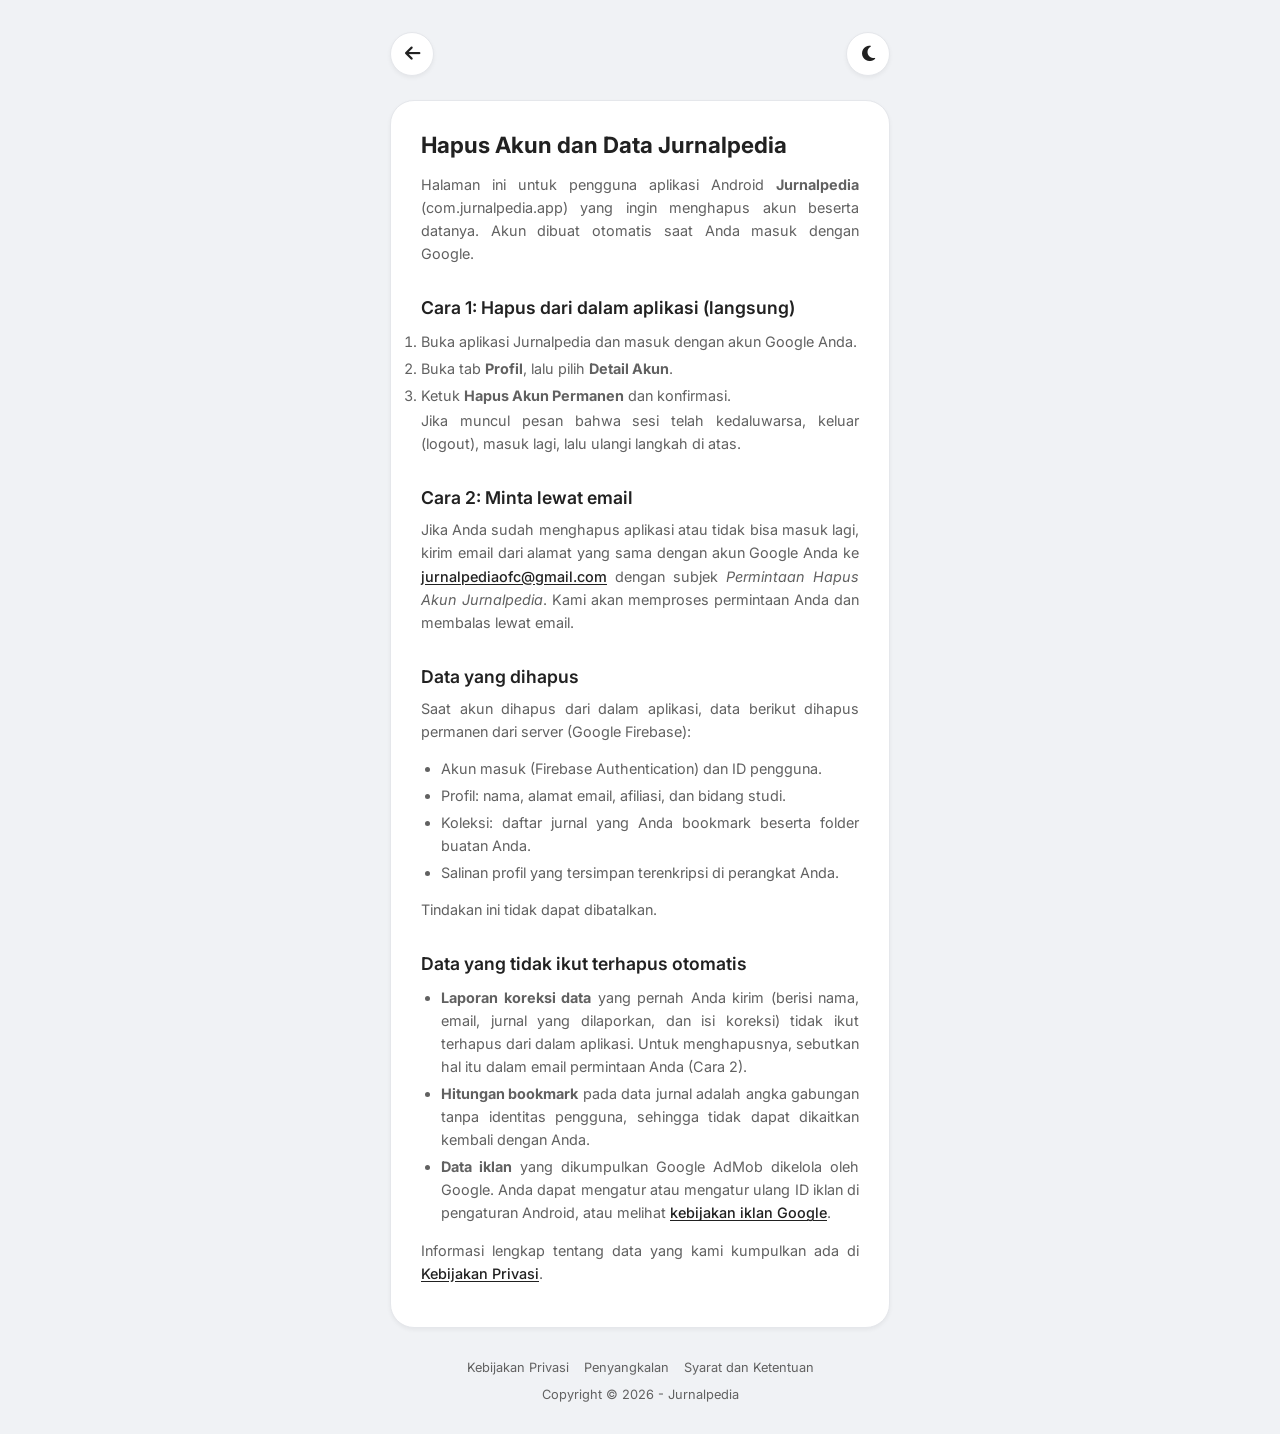
==== delete-account/index.html @ 2b1e32e3 "update: add delete account page and update privacy policy with app data details" ====
<!DOCTYPE html>
<html lang="id" data-theme="light">
<head>
    <meta charset="UTF-8">
    <meta name="viewport" content="width=device-width, initial-scale=1.0">

    <title>Hapus Akun dan Data - Jurnalpedia</title>
    <meta name="description" content="Cara menghapus akun dan data pengguna aplikasi Jurnalpedia (com.jurnalpedia.app), baik dari dalam aplikasi maupun lewat permintaan email.">
    <link rel="canonical" href="https://bio.jurnalpedia.my.id/delete-account/" />

    <link rel="icon" href="/assets/favicon.ico" sizes="any">
    <link rel="icon" type="image/png" sizes="32x32" href="/assets/favicon-32.png">
    <link rel="apple-touch-icon" href="/assets/apple-touch-icon.png">
    <meta name="theme-color" content="#000000">

    <meta property="og:title" content="Hapus Akun dan Data - Jurnalpedia">
    <meta property="og:description" content="Cara menghapus akun dan data pengguna aplikasi Jurnalpedia, baik dari dalam aplikasi maupun lewat permintaan email.">
    <meta property="og:image" content="https://bio.jurnalpedia.my.id/assets/favicon.png">
    <meta property="og:url" content="https://bio.jurnalpedia.my.id/delete-account/">
    <meta property="og:type" content="website">

    <meta name="twitter:card" content="summary">
    <meta name="twitter:title" content="Hapus Akun dan Data - Jurnalpedia">
    <meta name="twitter:description" content="Cara menghapus akun dan data pengguna aplikasi Jurnalpedia, baik dari dalam aplikasi maupun lewat permintaan email.">
    <meta name="twitter:image" content="https://bio.jurnalpedia.my.id/assets/favicon.png">

    <link href="https://fonts.googleapis.com/css2?family=Inter:wght@400;500;600;700&display=swap" rel="stylesheet">
    <link rel="stylesheet" href="https://cdnjs.cloudflare.com/ajax/libs/font-awesome/6.4.0/css/all.min.css">

    <link rel="stylesheet" href="../assets/style.css">
</head>
<body>

    <div class="container">

        <div class="top-actions">
            <div class="left-actions">
                <a href="/" class="icon-btn" aria-label="Kembali ke Beranda"><i class="fa-solid fa-arrow-left"></i></a>
            </div>
            <button class="icon-btn" id="themeToggle" aria-label="Toggle Dark Mode">
                <i class="fa-solid fa-moon"></i>
            </button>
        </div>

        <div class="bento-grid">
            <div class="bento-card text-content-card span-2">
                <h1>Hapus Akun dan Data Jurnalpedia</h1>

                <p>Halaman ini untuk pengguna aplikasi Android <strong>Jurnalpedia</strong> (<code>com.jurnalpedia.app</code>) yang ingin menghapus akun beserta datanya. Akun dibuat otomatis saat Anda masuk dengan Google.</p>

                <h2>Cara 1: Hapus dari dalam aplikasi (langsung)</h2>
                <ol>
                    <li>Buka aplikasi Jurnalpedia dan masuk dengan akun Google Anda.</li>
                    <li>Buka tab <strong>Profil</strong>, lalu pilih <strong>Detail Akun</strong>.</li>
                    <li>Ketuk <strong>Hapus Akun Permanen</strong> dan konfirmasi.</li>
                </ol>
                <p>Jika muncul pesan bahwa sesi telah kedaluwarsa, keluar (logout), masuk lagi, lalu ulangi langkah di atas.</p>

                <h2>Cara 2: Minta lewat email</h2>
                <p>Jika Anda sudah menghapus aplikasi atau tidak bisa masuk lagi, kirim email dari alamat yang sama dengan akun Google Anda ke <a href="mailto:jurnalpediaofc@gmail.com?subject=Permintaan%20Hapus%20Akun%20Jurnalpedia" style="color: var(--accent-color); font-weight: 500;">jurnalpediaofc@gmail.com</a> dengan subjek <em>Permintaan Hapus Akun Jurnalpedia</em>. Kami akan memproses permintaan Anda dan membalas lewat email.</p>

                <h2>Data yang dihapus</h2>
                <p>Saat akun dihapus dari dalam aplikasi, data berikut dihapus permanen dari server (Google Firebase):</p>
                <ul>
                    <li>Akun masuk (Firebase Authentication) dan ID pengguna.</li>
                    <li>Profil: nama, alamat email, afiliasi, dan bidang studi.</li>
                    <li>Koleksi: daftar jurnal yang Anda bookmark beserta folder buatan Anda.</li>
                    <li>Salinan profil yang tersimpan terenkripsi di perangkat Anda.</li>
                </ul>
                <p>Tindakan ini tidak dapat dibatalkan.</p>

                <h2>Data yang tidak ikut terhapus otomatis</h2>
                <ul>
                    <li><strong>Laporan koreksi data</strong> yang pernah Anda kirim (berisi nama, email, jurnal yang dilaporkan, dan isi koreksi) tidak ikut terhapus dari dalam aplikasi. Untuk menghapusnya, sebutkan hal itu dalam email permintaan Anda (Cara 2).</li>
                    <li><strong>Hitungan bookmark</strong> pada data jurnal adalah angka gabungan tanpa identitas pengguna, sehingga tidak dapat dikaitkan kembali dengan Anda.</li>
                    <li><strong>Data iklan</strong> yang dikumpulkan Google AdMob dikelola oleh Google. Anda dapat mengatur atau mengatur ulang ID iklan di pengaturan Android, atau melihat <a href="https://policies.google.com/technologies/ads" target="_blank" rel="noopener noreferrer" style="color: var(--accent-color); font-weight: 500;">kebijakan iklan Google</a>.</li>
                </ul>

                <p>Informasi lengkap tentang data yang kami kumpulkan ada di <a href="/privacy-policy/" style="color: var(--accent-color); font-weight: 500;">Kebijakan Privasi</a>.</p>
            </div>
        </div>

        <div class="footer">
            <div class="footer-links">
                <a href="/privacy-policy/">Kebijakan Privasi</a>
                <a href="/disclaimer/">Penyangkalan</a>
                <a href="/terms-conditions/">Syarat dan Ketentuan</a>
            </div>
            <p class="footer-copyright">Copyright © <span id="year">2026</span> - Jurnalpedia</p>
        </div>

    </div>

    <script src="../assets/script.js"></script>
</body>
</html>
---- assets/style.css ----
:root { --bg-color: #f0f2f5; --text-main: #212121; --text-muted: #616161; --card-bg: #ffffff; --card-border: #e5e7eb; --accent-color: #212121; --on-accent: #ffffff; --link-color: #1d4ed8; --shadow-sm: 0 2px 4px rgba(0,0,0,0.05); --shadow-md: 0 10px 15px -3px rgba(0,0,0,0.1); }
[data-theme="dark"] { --bg-color: #121212; --text-main: #ffffff; --text-muted: #bdbdbd; --card-bg: #1e1e1e; --card-border: rgba(255,255,255,0.1); --accent-color: #ffffff; --on-accent: #121212; --link-color: #8ab4ff; --shadow-sm: 0 2px 4px rgba(0,0,0,0.3); --shadow-md: 0 10px 15px -3px rgba(0,0,0,0.4); }
* { box-sizing: border-box; margin: 0; padding: 0; font-family: 'Inter', sans-serif; }
body { background-color: var(--bg-color); color: var(--text-main); display: flex; justify-content: center; min-height: 100vh; padding: 2rem 1rem; transition: background-color 0.3s, color 0.3s; }
.container { width: 100%; max-width: 500px; display: flex; flex-direction: column; }
.top-actions { display: flex; justify-content: flex-end; gap: 10px; margin-bottom: 1.5rem; }

.top-actions .left-actions { margin-right: auto; }

.icon-btn { background: var(--card-bg); border: 1px solid var(--card-border); color: var(--text-main); width: 44px; height: 44px; border-radius: 50%; display: flex; align-items: center; justify-content: center; cursor: pointer; box-shadow: var(--shadow-sm); font-size: 1.1rem; transition: transform 0.2s; text-decoration: none; }
.icon-btn:active { transform: scale(0.95); }
.bento-grid { display: grid; grid-template-columns: repeat(2, 1fr); gap: 16px; width: 100%; }
.bento-card { background-color: var(--card-bg); border: 1px solid var(--card-border); border-radius: 24px; padding: 20px; text-decoration: none; color: var(--text-main); display: flex; flex-direction: column; justify-content: flex-start; box-shadow: var(--shadow-sm); transition: transform 0.2s, box-shadow 0.2s; position: relative; overflow: hidden; }
.bento-card:hover { transform: translateY(-4px); box-shadow: var(--shadow-md); }
.span-2 { grid-column: span 2; }
.profile-card { align-items: center; text-align: center; padding: 30px 20px; }
.profile-img { width: 80px; height: 80px; border-radius: 50%; object-fit: cover; margin-bottom: 12px; border: 3px solid var(--card-border); background: #000; }
.profile-card h1 { font-size: 1.25rem; font-weight: 700; margin-bottom: 4px; }
.profile-card p { font-size: 0.85rem; color: var(--text-muted); }
.link-card i { font-size: 1.8rem; margin-bottom: 16px; color: var(--accent-color); }
.link-card h2 { font-size: 1rem; font-weight: 600; margin-bottom: 4px; }
.link-card p { font-size: 0.8rem; color: var(--text-muted); }
.social-card { display: flex; flex-direction: row; justify-content: space-around; align-items: center; padding: 20px; }
.social-link { color: var(--text-main); font-size: 1.5rem; transition: color 0.2s, transform 0.2s; }
.social-link:hover { opacity: 0.7; transform: scale(1.1); }

.text-content-card { padding: 30px; }
.text-content-card h1 { font-size: 1.4rem; font-weight: 700; margin-bottom: 15px; color: var(--text-main); }
.text-content-card h2 { font-size: 1.1rem; font-weight: 600; margin-top: 20px; margin-bottom: 10px; color: var(--text-main); }
.text-content-card p { font-size: 0.9rem; line-height: 1.6; margin-bottom: 12px; color: var(--text-muted); text-align: justify; }
.text-content-card ul { padding-left: 20px; margin-bottom: 12px; }
.text-content-card li { font-size: 0.9rem; line-height: 1.6; color: var(--text-muted); text-align: justify; padding: 2px 0; }
.text-content-card a { color: var(--link-color); text-decoration: underline; text-underline-offset: 2px; font-weight: 500; }
.text-content-card a:hover { opacity: 0.85; }

.service-list { display: flex; flex-direction: column; gap: 14px; margin-top: 12px; }
.service-card { display: flex; flex-direction: column; border: 1px solid var(--card-border); border-radius: 16px; padding: 16px; background-color: var(--bg-color); }
.service-card-header { display: flex; justify-content: space-between; align-items: flex-start; gap: 12px; margin-bottom: 6px; }
.service-card-header h3 { font-size: 1rem; font-weight: 600; color: var(--text-main); }
.service-price { font-size: 1.05rem; font-weight: 800; color: var(--accent-color); white-space: nowrap; }
.service-meta { font-size: 0.78rem; color: var(--text-muted); margin-bottom: 10px; }
.service-desc { font-size: 0.85rem; line-height: 1.5; color: var(--text-muted); margin-bottom: 10px; text-align: justify; }
.service-features { list-style: disc; padding-left: 18px; margin: 0 0 10px 0; }
.service-features li { font-size: 0.82rem; color: var(--text-muted); padding: 2px 0; text-align: justify; }
.service-note { font-size: 0.75rem; color: var(--text-muted); font-style: italic; margin-bottom: 10px; }
.text-content-card .service-btn { display: block; text-align: center; background-color: var(--accent-color); color: var(--on-accent); padding: 10px; border-radius: 10px; text-decoration: none; font-weight: 600; font-size: 0.88rem; transition: opacity 0.2s; margin-top: auto; }
.text-content-card .service-btn:hover { opacity: 0.9; }

.footer { margin-top: 2rem; display: flex; flex-direction: column; align-items: center; gap: 12px; font-size: 0.8rem; }
.footer-links { display: flex; gap: 15px; flex-wrap: wrap; justify-content: center; }
.footer-links a { color: var(--text-muted); text-decoration: none; transition: color 0.2s; }
.footer-links a:hover { color: var(--text-main); text-decoration: underline; }
.footer-copyright { color: var(--text-muted); }

@media (max-width: 480px) {
    body { padding: 1.5rem 0.75rem; }
    .bento-grid { gap: 12px; }
    .bento-card { padding: 15px; border-radius: 20px; }
    .profile-card { padding: 20px 15px; }
    .profile-img { width: 70px; height: 70px; }
    .link-card i { font-size: 1.5rem; margin-bottom: 12px; }
    .link-card h2 { font-size: 0.9rem; }
    .link-card p { font-size: 0.75rem; }
    .social-card { padding: 15px; }
    .social-link { font-size: 1.3rem; }
    .text-content-card { padding: 20px 15px; }
    .service-card { padding: 12px; }
}

/* Fokus keyboard terlihat jelas (aksesibilitas) */
a:focus-visible, button:focus-visible { outline: 2px solid var(--link-color); outline-offset: 3px; border-radius: 8px; }
@media (prefers-reduced-motion: reduce) { * { transition: none !important; } }
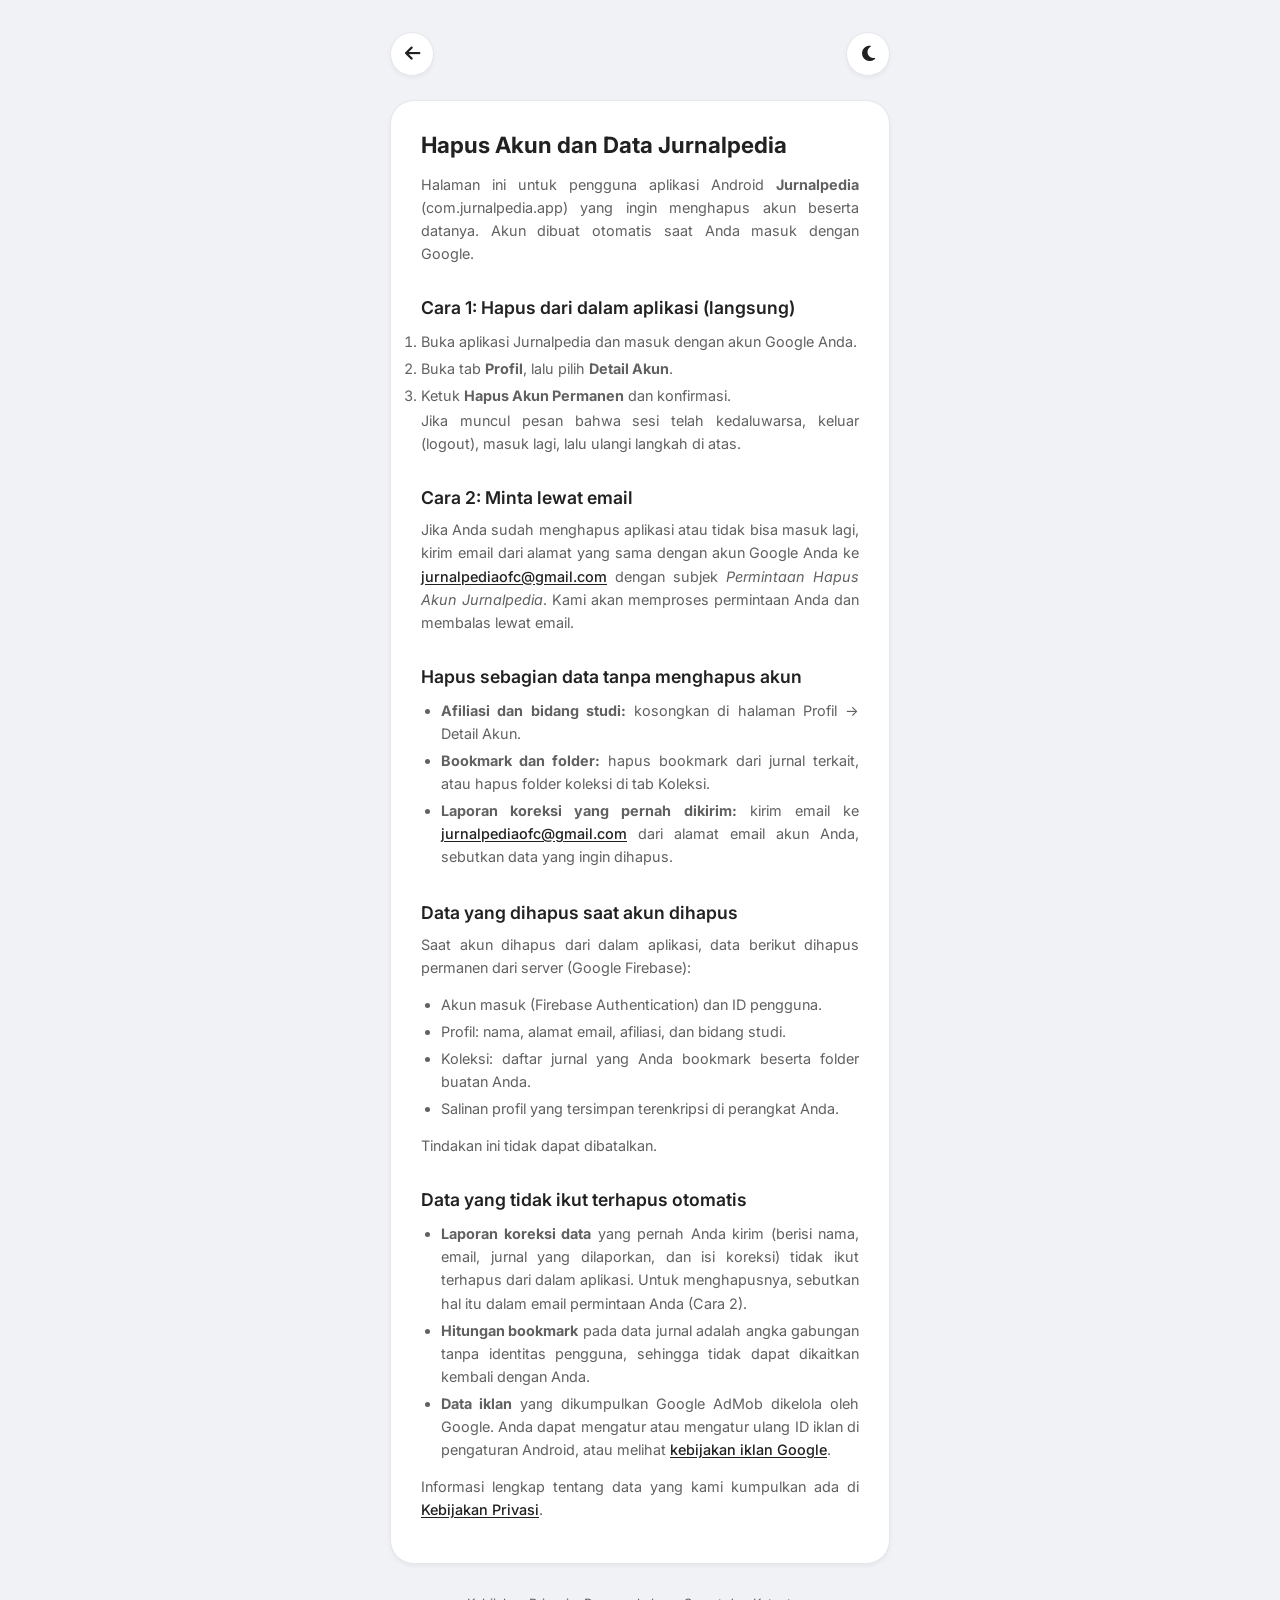
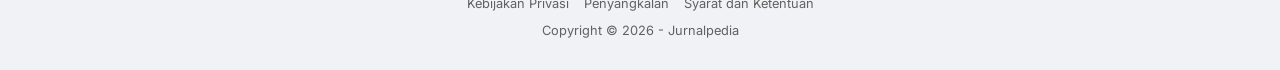
==== commit 1263215a: "update: enhance delete account page with additional data deletion options" ====
--- a/delete-account/index.html
+++ b/delete-account/index.html
@@ -59,7 +59,14 @@
                 <h2>Cara 2: Minta lewat email</h2>
                 <p>Jika Anda sudah menghapus aplikasi atau tidak bisa masuk lagi, kirim email dari alamat yang sama dengan akun Google Anda ke <a href="mailto:jurnalpediaofc@gmail.com?subject=Permintaan%20Hapus%20Akun%20Jurnalpedia" style="color: var(--accent-color); font-weight: 500;">jurnalpediaofc@gmail.com</a> dengan subjek <em>Permintaan Hapus Akun Jurnalpedia</em>. Kami akan memproses permintaan Anda dan membalas lewat email.</p>
 
-                <h2>Data yang dihapus</h2>
+                <h2>Hapus sebagian data tanpa menghapus akun</h2>
+                <ul>
+                    <li><strong>Afiliasi dan bidang studi:</strong> kosongkan di halaman Profil &rarr; Detail Akun.</li>
+                    <li><strong>Bookmark dan folder:</strong> hapus bookmark dari jurnal terkait, atau hapus folder koleksi di tab Koleksi.</li>
+                    <li><strong>Laporan koreksi yang pernah dikirim:</strong> kirim email ke <a href="mailto:jurnalpediaofc@gmail.com?subject=Permintaan%20Hapus%20Data%20Jurnalpedia" style="color: var(--accent-color); font-weight: 500;">jurnalpediaofc@gmail.com</a> dari alamat email akun Anda, sebutkan data yang ingin dihapus.</li>
+                </ul>
+
+                <h2>Data yang dihapus saat akun dihapus</h2>
                 <p>Saat akun dihapus dari dalam aplikasi, data berikut dihapus permanen dari server (Google Firebase):</p>
                 <ul>
                     <li>Akun masuk (Firebase Authentication) dan ID pengguna.</li>
